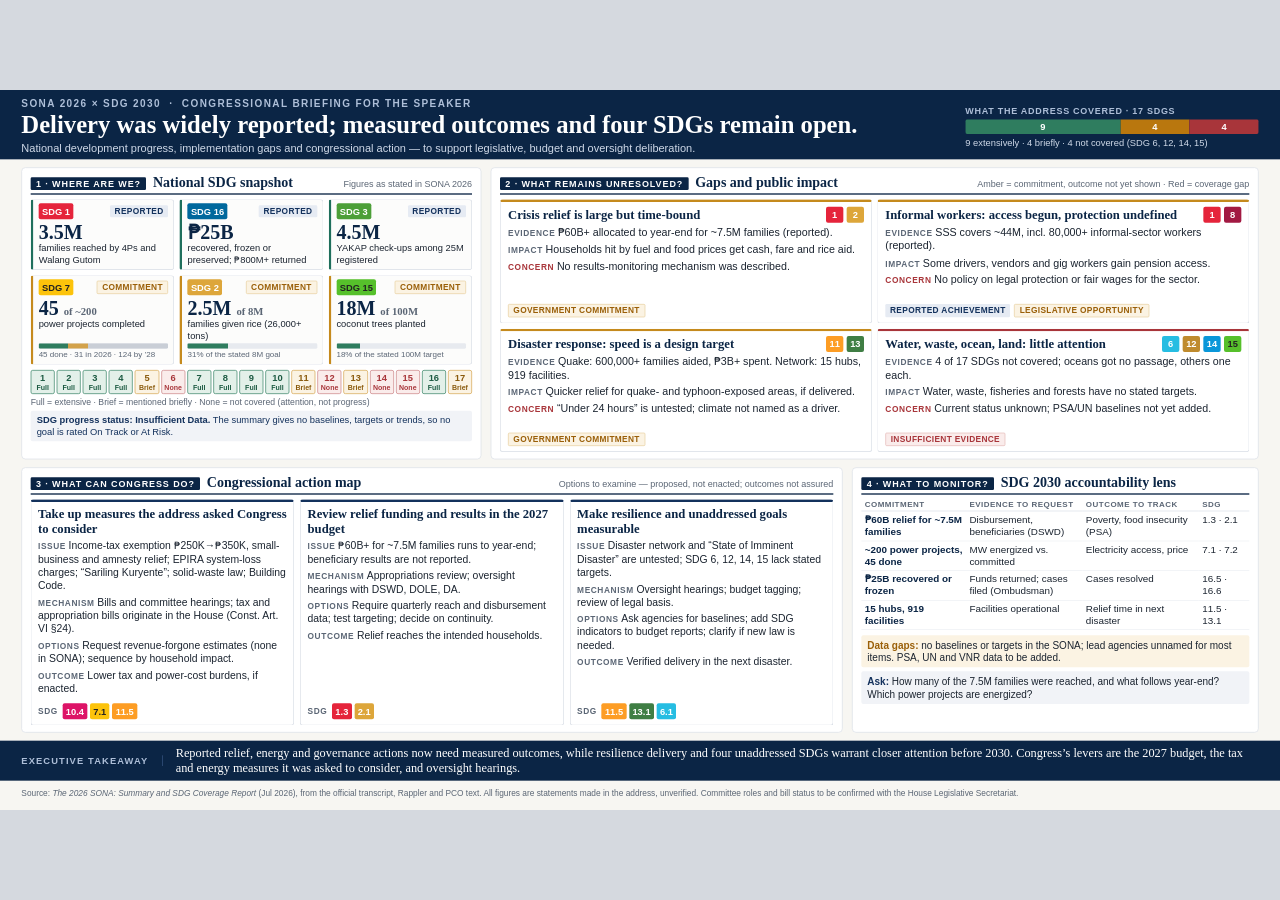
==== presentation.html @ 9103a4ff "Add interactive multi-view site and GitHub Pages workflow Move the one-page dashboard to presentatio" ====
<!doctype html>
<html lang="en">
<head>
<meta charset="utf-8">
<meta name="viewport" content="width=device-width, initial-scale=1">
<title>SONA 2026 × SDG 2030 — Congressional Executive Dashboard</title>
<style>
  :root{
    --navy:#0b2545; --navy-2:#13315c; --ink:#1b2430; --gray:#5b6675; --gray-2:#8a94a3;
    --line:#d9dee6; --paper:#f7f6f2; --card:#ffffff;
    --amber:#9a5f08; --amber-bg:#fbf3e3; --red:#a8353a; --red-bg:#faeceb; --teal:#1f6f5c;
  }
  *{box-sizing:border-box;margin:0;padding:0}
  html,body{height:100%;background:#d5d9df}
  body{font-family:"Segoe UI",Roboto,"Helvetica Neue",Arial,sans-serif;color:var(--ink);overflow:hidden}
  #stage{width:1920px;height:1080px;background:var(--paper);position:absolute;left:50%;top:50%;
    transform-origin:center center;display:grid;grid-template-rows:104px minmax(0,1fr) 60px 32px;gap:12px;padding:0 32px}
  h1,h2,h3{font-family:Georgia,"Times New Roman",serif;color:var(--navy)}

  /* A — headline */
  header{margin:0 -32px;padding:12px 32px;background:var(--navy);color:#fff;display:grid;grid-template-columns:1fr 440px;gap:32px;align-items:center}
  .eyebrow{font-size:15px;letter-spacing:.14em;text-transform:uppercase;color:#aebfd8;font-weight:600}
  header h1{color:#fff;font-size:37px;line-height:1.1;margin:3px 0 4px;font-weight:700;white-space:nowrap}
  .sub{font-size:16.5px;color:#cfd9e8;line-height:1.3}
  .cover{display:grid;gap:5px}
  .cover .lbl{font-size:13.5px;color:#aebfd8;letter-spacing:.08em;text-transform:uppercase;font-weight:600}
  .cbar{display:flex;height:22px;border-radius:3px;overflow:hidden;font-size:14px;font-weight:700}
  .cbar span{display:flex;align-items:center;justify-content:center;color:#fff}
  .cbar .c1{width:52.9%;background:#2f7d5f}.cbar .c2{width:23.5%;background:#b9770e}.cbar .c3{width:23.6%;background:#a8353a}
  .cleg{font-size:14px;color:#cfd9e8}

  main{display:grid;grid-template-columns:690px minmax(0,1fr);grid-template-rows:minmax(0,438px) minmax(0,1fr);gap:12px 14px;min-height:0}
  section{background:var(--card);border:1px solid var(--line);border-radius:6px;padding:9px 13px 10px;min-height:0;min-width:0;display:flex;flex-direction:column}
  .sh{display:flex;align-items:baseline;gap:10px;margin-bottom:7px;border-bottom:2px solid var(--navy);padding-bottom:4px;white-space:nowrap}
  .sh .q{font-size:13.5px;font-weight:700;letter-spacing:.1em;color:#fff;background:var(--navy);padding:2px 8px;border-radius:2px}
  .sh h2{font-size:21px;font-weight:700}
  .sh .note{margin-left:auto;font-size:13.5px;color:var(--gray)}

  .badge{display:inline-flex;align-items:center;justify-content:center;min-width:26px;height:24px;padding:0 5px;border-radius:3px;
    color:#fff;font-weight:800;font-size:14px;font-family:Arial,sans-serif;white-space:nowrap}
  .tag{font-size:12.5px;font-weight:700;letter-spacing:.04em;text-transform:uppercase;padding:2px 7px;border-radius:2px;white-space:nowrap}
  .t-rep{background:#e6ebf3;color:var(--navy-2)}
  .t-com{background:var(--amber-bg);color:var(--amber);border:1px solid #e7cf9e}
  .t-ins{background:var(--red-bg);color:var(--red);border:1px solid #e4b9b6}

  /* B */
  .kpis{display:grid;grid-template-columns:repeat(3,minmax(0,1fr));gap:8px}
  .kpi{border:1px solid var(--line);border-left:4px solid var(--teal);border-radius:4px;padding:5px 8px 6px;background:#fcfcfb;min-width:0}
  .kpi.amber{border-left-color:#c58a1d}
  .kpi .top{display:flex;justify-content:space-between;align-items:center;margin-bottom:2px}
  .kpi .num{font-family:Georgia,serif;font-size:30px;font-weight:700;color:var(--navy);line-height:1.1}
  .kpi .num small{font-size:16px;font-weight:600;color:var(--gray)}
  .kpi .lab{font-size:14px;line-height:1.22;min-height:34px}
  .bar{display:flex;height:8px;border-radius:2px;overflow:hidden;background:#e7eaef;margin-top:3px}
  .bar i{display:block;height:100%}
  .bcap{font-size:12px;color:var(--gray);margin-top:2px;line-height:1.2;white-space:nowrap}
  .matrix{margin-top:8px;display:grid;grid-template-columns:repeat(17,minmax(0,1fr));gap:3px}
  .tile{height:36px;border-radius:3px;display:flex;flex-direction:column;align-items:center;justify-content:center;line-height:1;border:1.5px solid}
  .tile b{font-size:14px;font-family:Arial,sans-serif}.tile span{font-size:10.5px;margin-top:3px;font-weight:600}
  .full{background:#e3f0e9;border-color:#2f7d5f;color:#1c5a42}
  .part{background:var(--amber-bg);border-color:#d3a24a;color:#8a5a0c}
  .none{background:var(--red-bg);border-color:#c97d80;color:var(--red)}
  .mrow{margin-top:4px;font-size:13px;color:var(--gray);white-space:nowrap}
  .status{margin-top:6px;background:#f1f3f7;border-radius:3px;padding:5px 9px;font-size:14px;color:var(--navy-2);line-height:1.28}

  /* C */
  .gaps{display:grid;grid-template-columns:1fr 1fr;grid-template-rows:1fr 1fr;gap:8px;flex:1;min-height:0}
  .gap{border:1px solid var(--line);border-top:4px solid #c58a1d;border-radius:4px;padding:7px 11px 8px;background:#fff;display:flex;flex-direction:column;gap:5px;min-width:0}
  .gap.red{border-top-color:var(--red)}
  .gap .hd{display:flex;align-items:center;gap:5px}
  .gap h3{font-size:19px;line-height:1.15;font-weight:700;flex:1}
  .gap p{font-size:16px;line-height:1.27}
  .gap p b,.act .f b{font-size:12.5px;letter-spacing:.07em;text-transform:uppercase;color:var(--gray);margin-right:4px}
  .gap p.concern b{color:var(--red)}
  .gap .tags{display:flex;gap:6px;margin-top:auto;padding-top:4px}

  /* D + E */
  .lower{grid-column:1 / 3;grid-row:2;display:grid;grid-template-columns:minmax(0,1fr) 610px;gap:14px;min-height:0}
  .acts{display:grid;grid-template-columns:repeat(3,minmax(0,1fr));gap:9px;flex:1;min-height:0}
  .act{border:1px solid var(--line);border-top:4px solid var(--navy-2);border-radius:4px;padding:7px 10px 8px;display:flex;flex-direction:column;gap:5px;background:#fff;min-width:0}
  .act h3{font-size:19px;line-height:1.15;font-weight:700}
  .act .f{font-size:15.6px;line-height:1.28}
  .act .sdgs{margin-top:auto;display:flex;gap:4px;align-items:center}
  .act .sdgs em{font-size:12.5px;color:var(--gray);font-style:normal;margin-right:3px;text-transform:uppercase;letter-spacing:.07em;font-weight:700}

  .chain{width:100%;border-collapse:collapse;font-size:14.8px;line-height:1.2;table-layout:fixed}
  .chain th{font-size:12px;letter-spacing:.06em;text-transform:uppercase;color:var(--gray);text-align:left;padding:0 5px 3px;border-bottom:1px solid var(--line)}
  .chain td{padding:4px 5px;vertical-align:top;border-bottom:1px solid #eceff3}
  .chain td:first-child{font-weight:600;color:var(--navy)}
  .qs{margin-top:8px;display:grid;gap:6px;font-size:15px;line-height:1.27}
  .qs div{padding:5px 9px;border-radius:3px;background:#f1f3f7}
  .qs b{color:var(--navy-2)}
  .qs .gapbox{background:var(--amber-bg)}.qs .gapbox b{color:var(--amber)}

  /* F */
  .take{margin:0 -32px;background:var(--navy);color:#fff;padding:6px 32px;display:flex;align-items:center;gap:20px}
  .take .lbl{flex:none;font-size:14px;letter-spacing:.12em;text-transform:uppercase;color:#aebfd8;font-weight:700;border-right:1px solid #3a5885;padding-right:20px}
  .take p{font-family:Georgia,serif;font-size:18.5px;line-height:1.25}
  footer{font-size:12.5px;color:var(--gray);line-height:1.25;align-self:start}

  @page{size:1920px 1080px;margin:0}
  @media print{
    html,body{background:none;overflow:visible;height:auto}
    #stage{position:static;transform:none!important;margin:0}
    *{-webkit-print-color-adjust:exact;print-color-adjust:exact}
  }
</style>
</head>
<body>
<div id="stage">

  <!-- A — Executive headline -->
  <header>
    <div>
      <div class="eyebrow">SONA 2026 × SDG 2030 &nbsp;·&nbsp; Congressional briefing for the Speaker</div>
      <h1>Delivery was widely reported; measured outcomes and four SDGs remain open.</h1>
      <div class="sub">National development progress, implementation gaps and congressional action — to support legislative, budget and oversight deliberation.</div>
    </div>
    <div class="cover">
      <div class="lbl">What the address covered · 17 SDGs</div>
      <div class="cbar" role="img" aria-label="9 SDGs covered extensively, 4 briefly, 4 not covered">
        <span class="c1">9</span><span class="c2">4</span><span class="c3">4</span>
      </div>
      <div class="cleg">9 extensively · 4 briefly · 4 not covered (SDG 6, 12, 14, 15)</div>
    </div>
  </header>

  <main>
    <!-- B — Where are we? -->
    <section id="B">
      <div class="sh"><span class="q">1 · WHERE ARE WE?</span><h2>National SDG snapshot</h2><span class="note">Figures as stated in SONA 2026</span></div>
      <div class="kpis">
        <div class="kpi"><div class="top"><span class="badge" style="background:#E5243B">SDG 1</span><span class="tag t-rep">Reported</span></div>
          <div class="num">3.5M</div><div class="lab">families reached by 4Ps and Walang Gutom</div></div>
        <div class="kpi"><div class="top"><span class="badge" style="background:#00689D">SDG 16</span><span class="tag t-rep">Reported</span></div>
          <div class="num">₱25B</div><div class="lab">recovered, frozen or preserved; ₱800M+ returned</div></div>
        <div class="kpi"><div class="top"><span class="badge" style="background:#4C9F38">SDG 3</span><span class="tag t-rep">Reported</span></div>
          <div class="num">4.5M</div><div class="lab">YAKAP check-ups among 25M registered</div></div>
        <div class="kpi amber"><div class="top"><span class="badge" style="background:#FCC30B;color:#222">SDG 7</span><span class="tag t-com">Commitment</span></div>
          <div class="num">45 <small>of ~200</small></div><div class="lab">power projects completed</div>
          <div class="bar" aria-hidden="true"><i style="width:22.5%;background:#2f7d5f"></i><i style="width:15.5%;background:#d3a24a"></i><i style="width:62%;background:#c9ced6"></i></div>
          <div class="bcap">45 done · 31 in 2026 · 124 by ’28</div></div>
        <div class="kpi amber"><div class="top"><span class="badge" style="background:#DDA63A">SDG 2</span><span class="tag t-com">Commitment</span></div>
          <div class="num">2.5M <small>of 8M</small></div><div class="lab">families given rice (26,000+ tons)</div>
          <div class="bar" aria-hidden="true"><i style="width:31.25%;background:#2f7d5f"></i></div>
          <div class="bcap">31% of the stated 8M goal</div></div>
        <div class="kpi amber"><div class="top"><span class="badge" style="background:#56C02B;color:#222">SDG 15</span><span class="tag t-com">Commitment</span></div>
          <div class="num">18M <small>of 100M</small></div><div class="lab">coconut trees planted</div>
          <div class="bar" aria-hidden="true"><i style="width:18%;background:#2f7d5f"></i></div>
          <div class="bcap">18% of the stated 100M target</div></div>
      </div>
      <div class="matrix" role="img" aria-label="SDG coverage matrix">
        <div class="tile full"><b>1</b><span>Full</span></div><div class="tile full"><b>2</b><span>Full</span></div><div class="tile full"><b>3</b><span>Full</span></div>
        <div class="tile full"><b>4</b><span>Full</span></div><div class="tile part"><b>5</b><span>Brief</span></div><div class="tile none"><b>6</b><span>None</span></div>
        <div class="tile full"><b>7</b><span>Full</span></div><div class="tile full"><b>8</b><span>Full</span></div><div class="tile full"><b>9</b><span>Full</span></div>
        <div class="tile full"><b>10</b><span>Full</span></div><div class="tile part"><b>11</b><span>Brief</span></div><div class="tile none"><b>12</b><span>None</span></div>
        <div class="tile part"><b>13</b><span>Brief</span></div><div class="tile none"><b>14</b><span>None</span></div><div class="tile none"><b>15</b><span>None</span></div>
        <div class="tile full"><b>16</b><span>Full</span></div><div class="tile part"><b>17</b><span>Brief</span></div>
      </div>
      <div class="mrow">Full = extensive · Brief = mentioned briefly · None = not covered (attention, not progress)</div>
      <div class="status"><b>SDG progress status: Insufficient Data.</b> The summary gives no baselines, targets or trends, so no goal is rated On Track or At Risk.</div>
    </section>

    <!-- C — What remains unresolved? -->
    <section id="C">
      <div class="sh"><span class="q">2 · WHAT REMAINS UNRESOLVED?</span><h2>Gaps and public impact</h2><span class="note">Amber = commitment, outcome not yet shown · Red = coverage gap</span></div>
      <div class="gaps">
        <div class="gap">
          <div class="hd"><h3>Crisis relief is large but time-bound</h3><span class="badge" style="background:#E5243B">1</span><span class="badge" style="background:#DDA63A">2</span></div>
          <p><b>Evidence</b>₱60B+ allocated to year-end for ~7.5M families (reported).</p>
          <p><b>Impact</b>Households hit by fuel and food prices get cash, fare and rice aid.</p>
          <p class="concern"><b>Concern</b>No results-monitoring mechanism was described.</p>
          <div class="tags"><span class="tag t-com">Government commitment</span></div>
        </div>
        <div class="gap">
          <div class="hd"><h3>Informal workers: access begun, protection undefined</h3><span class="badge" style="background:#E5243B">1</span><span class="badge" style="background:#A21942">8</span></div>
          <p><b>Evidence</b>SSS covers ~44M, incl. 80,000+ informal-sector workers (reported).</p>
          <p><b>Impact</b>Some drivers, vendors and gig workers gain pension access.</p>
          <p class="concern"><b>Concern</b>No policy on legal protection or fair wages for the sector.</p>
          <div class="tags"><span class="tag t-rep">Reported achievement</span><span class="tag t-com">Legislative opportunity</span></div>
        </div>
        <div class="gap">
          <div class="hd"><h3>Disaster response: speed is a design target</h3><span class="badge" style="background:#FD9D24">11</span><span class="badge" style="background:#3F7E44">13</span></div>
          <p><b>Evidence</b>Quake: 600,000+ families aided, ₱3B+ spent. Network: 15 hubs, 919 facilities.</p>
          <p><b>Impact</b>Quicker relief for quake- and typhoon-exposed areas, if delivered.</p>
          <p class="concern"><b>Concern</b>“Under 24 hours” is untested; climate not named as a driver.</p>
          <div class="tags"><span class="tag t-com">Government commitment</span></div>
        </div>
        <div class="gap red">
          <div class="hd"><h3>Water, waste, ocean, land: little attention</h3><span class="badge" style="background:#26BDE2">6</span><span class="badge" style="background:#BF8B2E">12</span><span class="badge" style="background:#0A97D9">14</span><span class="badge" style="background:#56C02B;color:#222">15</span></div>
          <p><b>Evidence</b>4 of 17 SDGs not covered; oceans got no passage, others one each.</p>
          <p><b>Impact</b>Water, waste, fisheries and forests have no stated targets.</p>
          <p class="concern"><b>Concern</b>Current status unknown; PSA/UN baselines not yet added.</p>
          <div class="tags"><span class="tag t-ins">Insufficient evidence</span></div>
        </div>
      </div>
    </section>

    <div class="lower">
      <!-- D — What can Congress do? -->
      <section id="D">
        <div class="sh"><span class="q">3 · WHAT CAN CONGRESS DO?</span><h2>Congressional action map</h2><span class="note">Options to examine — proposed, not enacted; outcomes not assured</span></div>
        <div class="acts">
          <div class="act">
            <h3>Take up measures the address asked Congress to consider</h3>
            <div class="f"><b>Issue</b>Income-tax exemption ₱250K→₱350K, small-business and amnesty relief; EPIRA system-loss charges; “Sariling Kuryente”; solid-waste law; Building Code.</div>
            <div class="f"><b>Mechanism</b>Bills and committee hearings; tax and appropriation bills originate in the House (Const. Art. VI §24).</div>
            <div class="f"><b>Options</b>Request revenue-forgone estimates (none in SONA); sequence by household impact.</div>
            <div class="f"><b>Outcome</b>Lower tax and power-cost burdens, if enacted.</div>
            <div class="sdgs"><em>SDG</em><span class="badge" style="background:#DD1367">10.4</span><span class="badge" style="background:#FCC30B;color:#222">7.1</span><span class="badge" style="background:#FD9D24">11.5</span></div>
          </div>
          <div class="act">
            <h3>Review relief funding and results in the 2027 budget</h3>
            <div class="f"><b>Issue</b>₱60B+ for ~7.5M families runs to year-end; beneficiary results are not reported.</div>
            <div class="f"><b>Mechanism</b>Appropriations review; oversight hearings with DSWD, DOLE, DA.</div>
            <div class="f"><b>Options</b>Require quarterly reach and disbursement data; test targeting; decide on continuity.</div>
            <div class="f"><b>Outcome</b>Relief reaches the intended households.</div>
            <div class="sdgs"><em>SDG</em><span class="badge" style="background:#E5243B">1.3</span><span class="badge" style="background:#DDA63A">2.1</span></div>
          </div>
          <div class="act">
            <h3>Make resilience and unaddressed goals measurable</h3>
            <div class="f"><b>Issue</b>Disaster network and “State of Imminent Disaster” are untested; SDG 6, 12, 14, 15 lack stated targets.</div>
            <div class="f"><b>Mechanism</b>Oversight hearings; budget tagging; review of legal basis.</div>
            <div class="f"><b>Options</b>Ask agencies for baselines; add SDG indicators to budget reports; clarify if new law is needed.</div>
            <div class="f"><b>Outcome</b>Verified delivery in the next disaster.</div>
            <div class="sdgs"><em>SDG</em><span class="badge" style="background:#FD9D24">11.5</span><span class="badge" style="background:#3F7E44">13.1</span><span class="badge" style="background:#26BDE2">6.1</span></div>
          </div>
        </div>
      </section>

      <!-- E — What should be monitored? -->
      <section id="E">
        <div class="sh"><span class="q">4 · WHAT TO MONITOR?</span><h2>SDG 2030 accountability lens</h2></div>
        <table class="chain">
          <colgroup><col style="width:27%"><col style="width:30%"><col style="width:30%"><col style="width:13%"></colgroup>
          <thead><tr><th>Commitment</th><th>Evidence to request</th><th>Outcome to track</th><th>SDG</th></tr></thead>
          <tbody>
            <tr><td>₱60B relief for ~7.5M families</td><td>Disbursement, beneficiaries (DSWD)</td><td>Poverty, food insecurity (PSA)</td><td>1.3 · 2.1</td></tr>
            <tr><td>~200 power projects, 45 done</td><td>MW energized vs. committed</td><td>Electricity access, price</td><td>7.1 · 7.2</td></tr>
            <tr><td>₱25B recovered or frozen</td><td>Funds returned; cases filed (Ombudsman)</td><td>Cases resolved</td><td>16.5 · 16.6</td></tr>
            <tr><td>15 hubs, 919 facilities</td><td>Facilities operational</td><td>Relief time in next disaster</td><td>11.5 · 13.1</td></tr>
          </tbody>
        </table>
        <div class="qs">
          <div class="gapbox"><b>Data gaps:</b> no baselines or targets in the SONA; lead agencies unnamed for most items. PSA, UN and VNR data to be added.</div>
          <div><b>Ask:</b> How many of the 7.5M families were reached, and what follows year-end? Which power projects are energized?</div>
        </div>
      </section>
    </div>
  </main>

  <!-- F — Executive takeaway -->
  <div class="take">
    <span class="lbl">Executive takeaway</span>
    <p>Reported relief, energy and governance actions now need measured outcomes, while resilience delivery and four unaddressed SDGs warrant closer attention before 2030. Congress’s levers are the 2027 budget, the tax and energy measures it was asked to consider, and oversight hearings.</p>
  </div>

  <footer>
    Source: <i>The 2026 SONA: Summary and SDG Coverage Report</i> (Jul 2026), from the official transcript, Rappler and PCO text. All figures are statements made in the address, unverified. Committee roles and bill status to be confirmed with the House Legislative Secretariat.
  </footer>
</div>

<script>
  (function(){
    var s=document.getElementById('stage');
    function fit(){
      var k=Math.min(window.innerWidth/1920,window.innerHeight/1080);
      s.style.transform='translate(-50%,-50%) scale('+k+')';
    }
    window.addEventListener('resize',fit);fit();
  })();
</script>
</body>
</html>
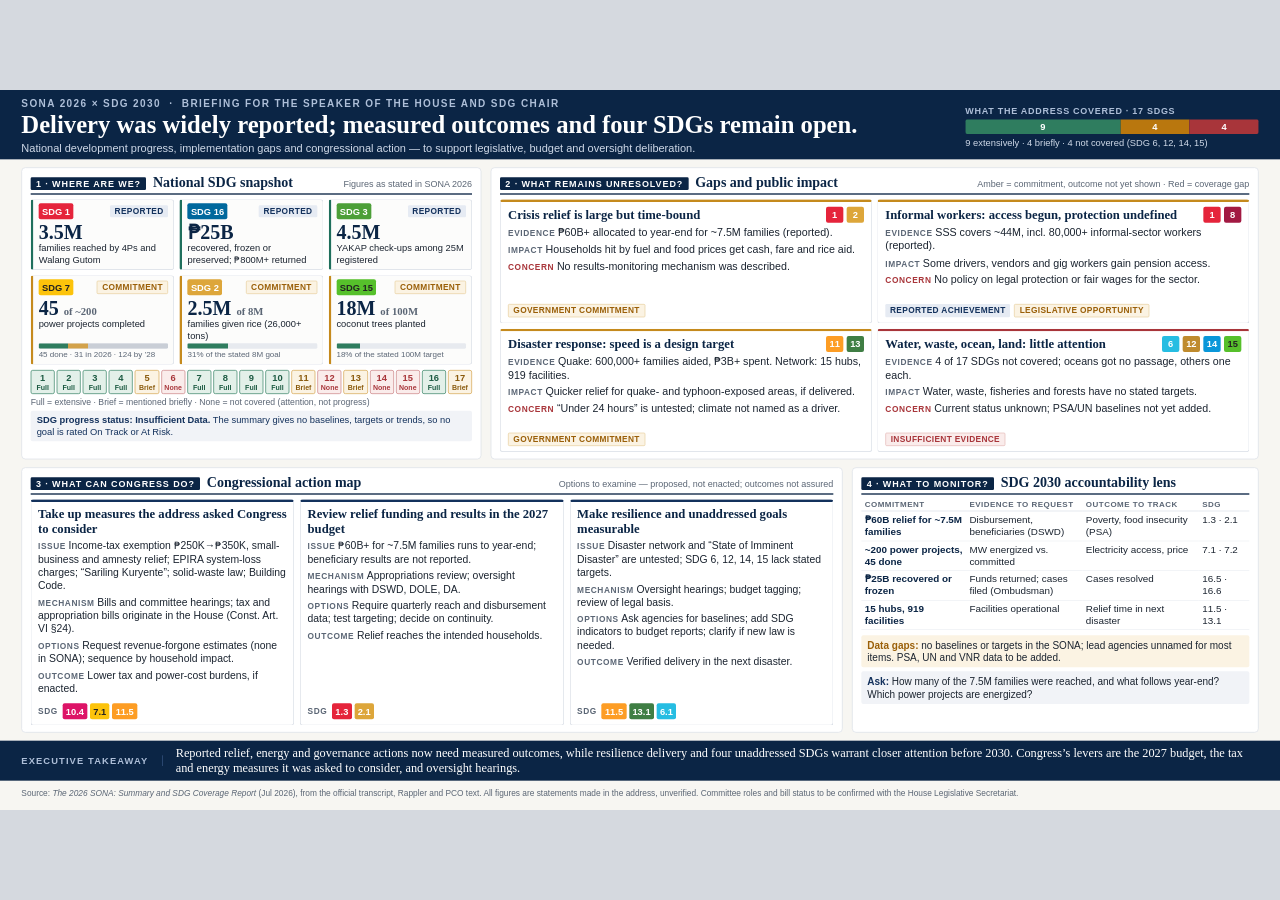
==== commit a9ef83fc: "Restyle site to card-based dashboard design; add SDG-chair framing Soft card layout with KPI row, li" ====
--- a/presentation.html
+++ b/presentation.html
@@ -112,7 +112,7 @@
   <!-- A — Executive headline -->
   <header>
     <div>
-      <div class="eyebrow">SONA 2026 × SDG 2030 &nbsp;·&nbsp; Congressional briefing for the Speaker</div>
+      <div class="eyebrow">SONA 2026 × SDG 2030 &nbsp;·&nbsp; Briefing for the Speaker of the House and SDG chair</div>
       <h1>Delivery was widely reported; measured outcomes and four SDGs remain open.</h1>
       <div class="sub">National development progress, implementation gaps and congressional action — to support legislative, budget and oversight deliberation.</div>
     </div>
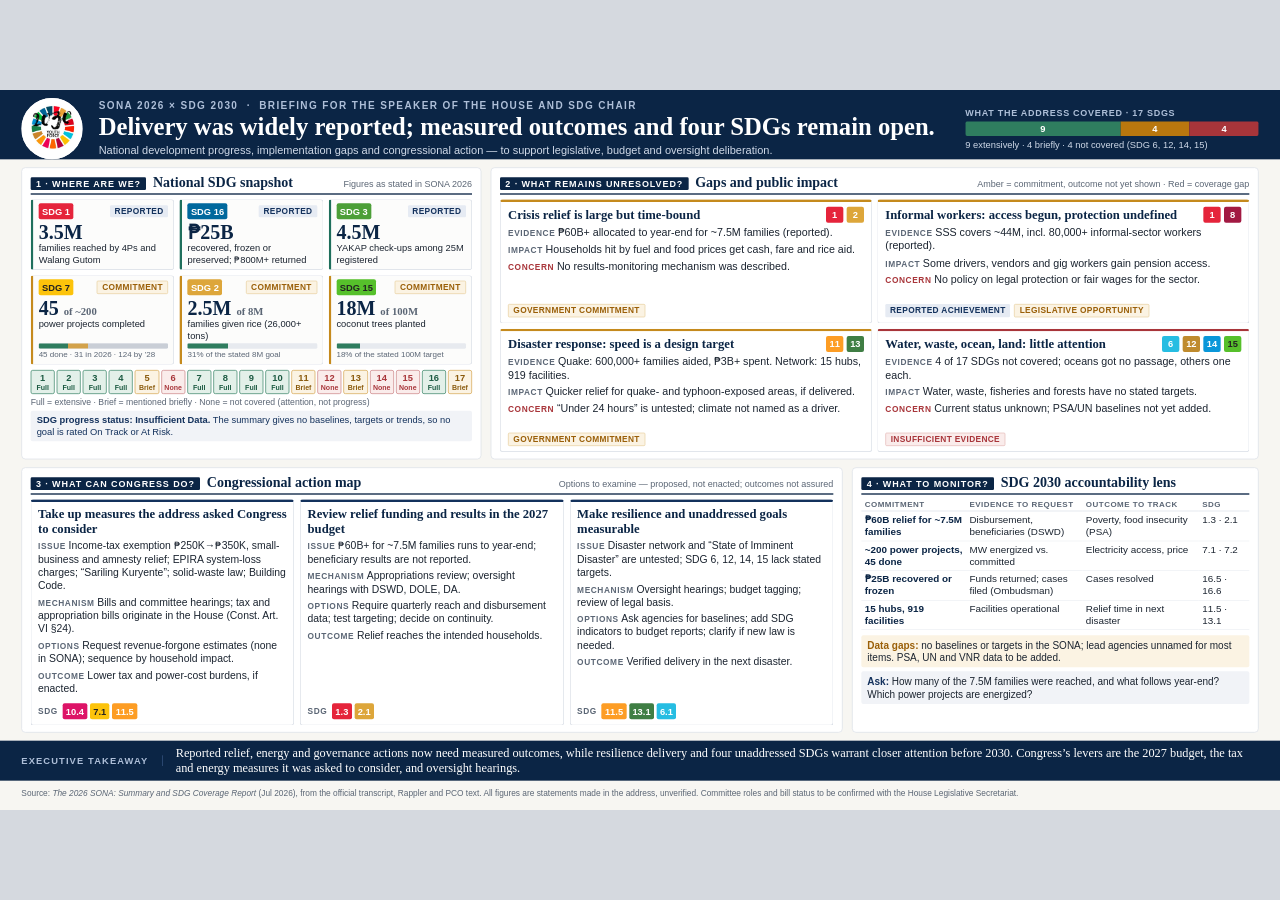
==== commit 76ce770b: "Use 2030 Youth Force logo in site header, presentation view and favicon Co-Authored-By: Claude Sonne" ====
--- a/presentation.html
+++ b/presentation.html
@@ -3,6 +3,7 @@
 <head>
 <meta charset="utf-8">
 <meta name="viewport" content="width=device-width, initial-scale=1">
+<link rel="icon" type="image/png" href="assets/logo.png">
 <title>SONA 2026 × SDG 2030 — Congressional Executive Dashboard</title>
 <style>
   :root{
@@ -18,7 +19,8 @@
   h1,h2,h3{font-family:Georgia,"Times New Roman",serif;color:var(--navy)}
 
   /* A — headline */
-  header{margin:0 -32px;padding:12px 32px;background:var(--navy);color:#fff;display:grid;grid-template-columns:1fr 440px;gap:32px;align-items:center}
+  header{margin:0 -32px;padding:12px 32px;background:var(--navy);color:#fff;display:grid;grid-template-columns:auto 1fr 440px;gap:24px;align-items:center}
+  .lg img{width:92px;height:92px;border-radius:50%;background:#fff;display:block}
   .eyebrow{font-size:15px;letter-spacing:.14em;text-transform:uppercase;color:#aebfd8;font-weight:600}
   header h1{color:#fff;font-size:37px;line-height:1.1;margin:3px 0 4px;font-weight:700;white-space:nowrap}
   .sub{font-size:16.5px;color:#cfd9e8;line-height:1.3}
@@ -111,6 +113,7 @@
 
   <!-- A — Executive headline -->
   <header>
+    <div class="lg"><img src="assets/logo.png" alt="2030 Youth Force"></div>
     <div>
       <div class="eyebrow">SONA 2026 × SDG 2030 &nbsp;·&nbsp; Briefing for the Speaker of the House and SDG chair</div>
       <h1>Delivery was widely reported; measured outcomes and four SDGs remain open.</h1>
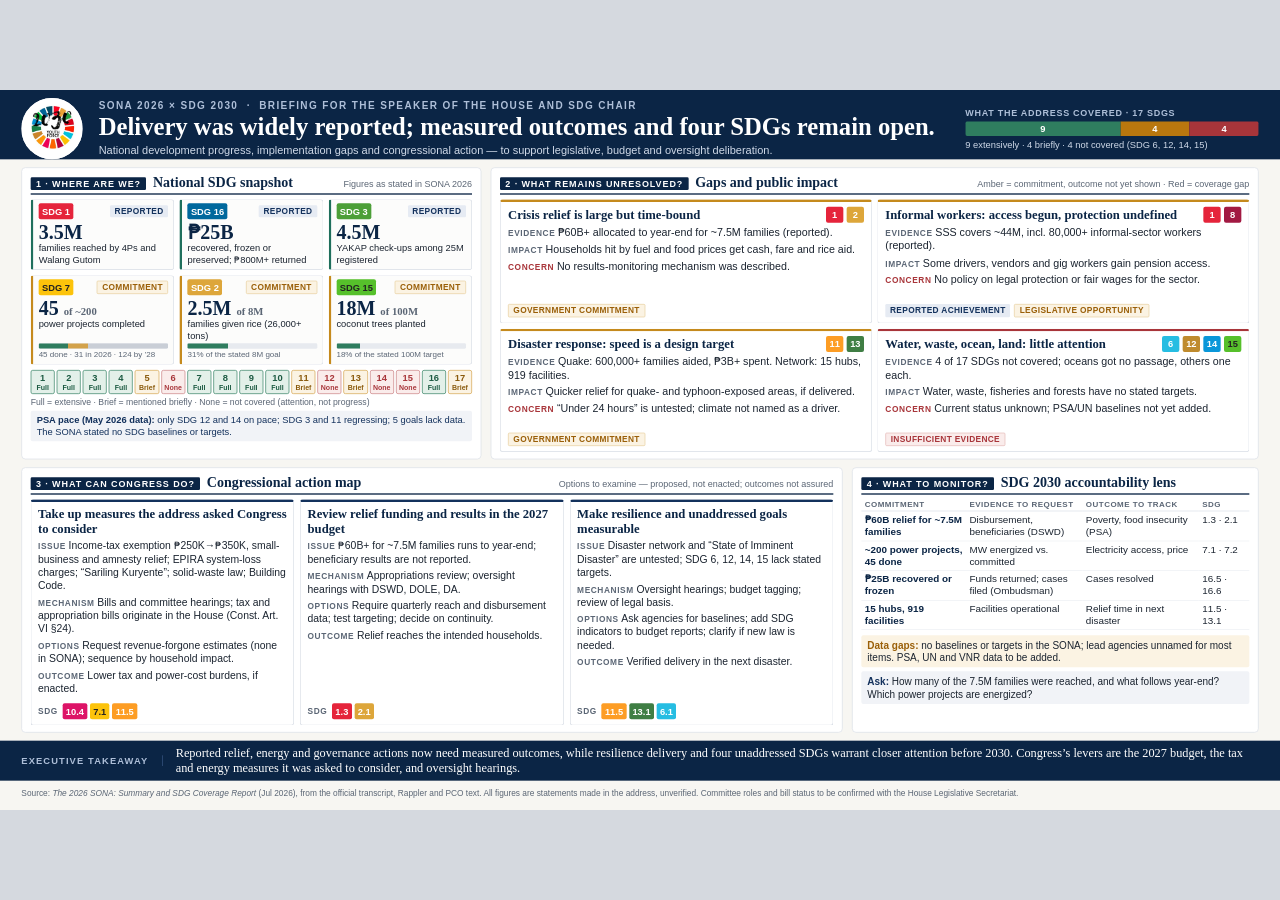
==== commit dfadc309: "Add verified congressional report, verification matrix and action summary New report.html with revis" ====
--- a/presentation.html
+++ b/presentation.html
@@ -161,7 +161,7 @@
         <div class="tile full"><b>16</b><span>Full</span></div><div class="tile part"><b>17</b><span>Brief</span></div>
       </div>
       <div class="mrow">Full = extensive · Brief = mentioned briefly · None = not covered (attention, not progress)</div>
-      <div class="status"><b>SDG progress status: Insufficient Data.</b> The summary gives no baselines, targets or trends, so no goal is rated On Track or At Risk.</div>
+      <div class="status"><b>PSA pace (May 2026 data):</b> only SDG 12 and 14 on pace; SDG 3 and 11 regressing; 5 goals lack data. The SONA stated no SDG baselines or targets.</div>
     </section>
 
     <!-- C — What remains unresolved? -->
